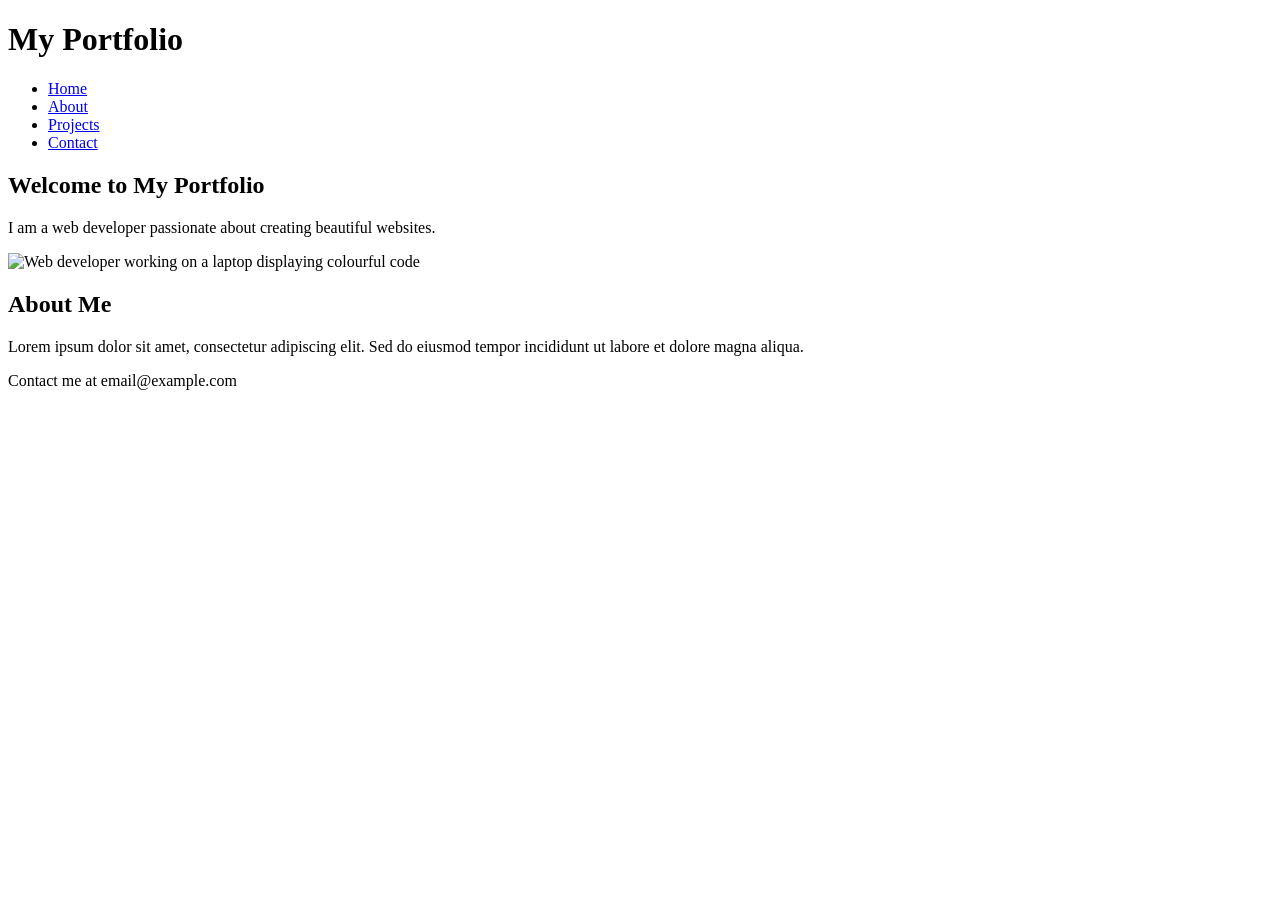
==== index.html @ abb1b782 "Fix semantic HTML structure across all pages Replaced generic divs with header, nav, main, section, " ====
<!DOCTYPE html>
<html lang="en">
<head>
    <meta charset="UTF-8">
    <meta name="viewport" content="width=device-width, initial-scale=1.0">
    <title>Portfolio - Home</title>
    <link rel="stylesheet" href="css/styles.css">
</head>
<body>
    <!-- Site header with logo/title and main navigation -->
    <header>
        <h1>My Portfolio</h1>
        <nav>
            <ul>
                <li><a href="index.html">Home</a></li>
                <li><a href="about.html">About</a></li>
                <li><a href="projects.html">Projects</a></li>
                <li><a href="contact.html">Contact</a></li>
            </ul>
        </nav>
    </header>

    <!-- Main page content -->
    <main>
        <section class="hero">
            <h2>Welcome to My Portfolio</h2>
            <p>I am a web developer passionate about creating beautiful websites.</p>
            <img src="images/hero.jpg" alt="Web developer working on a laptop displaying colourful code">
        </section>

        <section class="intro">
            <h2>About Me</h2>
            <p>Lorem ipsum dolor sit amet, consectetur adipiscing elit. Sed do eiusmod tempor incididunt ut labore et dolore magna aliqua.</p>
        </section>
    </main>

    <!-- Site footer with contact info -->
    <footer>
        <p>Contact me at email@example.com</p>
    </footer>
</body>
</html>
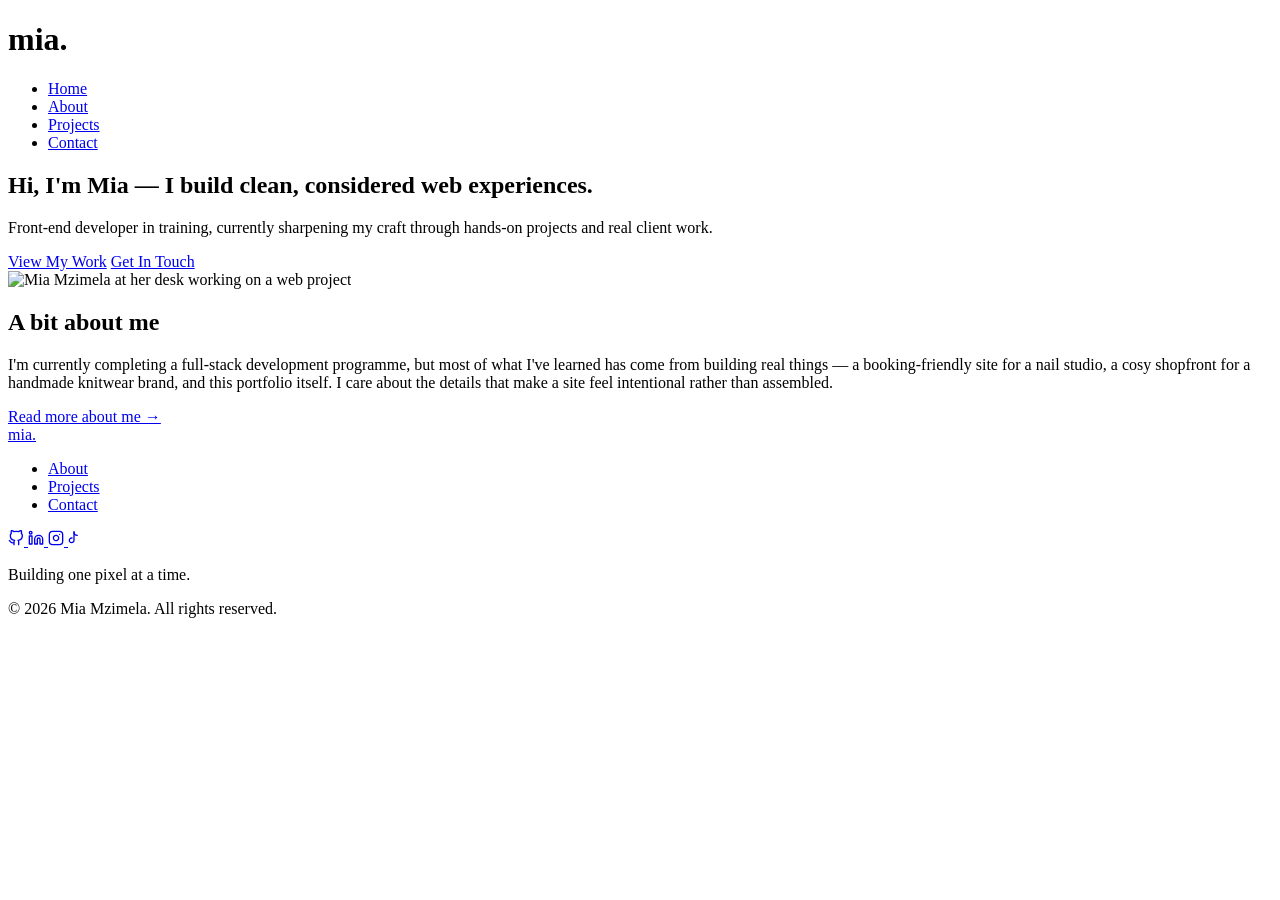
==== commit fa8f6177: "Rewrite home and about page; edited about page layout Wrote bio content. Old layout had the photo st" ====
--- a/index.html
+++ b/index.html
@@ -3,16 +3,19 @@
 <head>
     <meta charset="UTF-8">
     <meta name="viewport" content="width=device-width, initial-scale=1.0">
+    <link rel="preconnect" href="https://fonts.googleapis.com">
+    <link rel="preconnect" href="https://fonts.gstatic.com" crossorigin>
+    <link href="https://fonts.googleapis.com/css2?family=Playfair+Display:ital,wght@0,600;0,700;1,600&family=Work+Sans:wght@300;400;500;600&display=swap" rel="stylesheet">
+    <link rel="stylesheet" href="css/styles.css">
     <title>Portfolio - Home</title>
-    <link rel="stylesheet" href="css/styles.css">
 </head>
 <body>
     <!-- Site header with logo/title and main navigation -->
-    <header>
-        <h1>My Portfolio</h1>
+    <header id="site-header">
+        <h1>mia.</h1>
         <nav>
             <ul>
-                <li><a href="index.html">Home</a></li>
+                <li><a href="index.html" aria-current="page">Home</a></li>
                 <li><a href="about.html">About</a></li>
                 <li><a href="projects.html">Projects</a></li>
                 <li><a href="contact.html">Contact</a></li>
@@ -23,20 +26,48 @@
     <!-- Main page content -->
     <main>
         <section class="hero">
-            <h2>Welcome to My Portfolio</h2>
-            <p>I am a web developer passionate about creating beautiful websites.</p>
-            <img src="images/hero.jpg" alt="Web developer working on a laptop displaying colourful code">
+            <h2>Hi, I'm Mia — I build clean, considered web experiences.</h2>
+            <p>Front-end developer in training, currently sharpening my craft through hands-on projects and real client work.</p>
+            <div class="hero-actions">
+                <a href="projects.html" class="btn btn-primary">View My Work</a>
+                <a href="contact.html" class="btn btn-outline">Get In Touch</a>
+            </div>
+            <img src="images/hero.jpg" alt="Mia Mzimela at her desk working on a web project">
         </section>
 
         <section class="intro">
-            <h2>About Me</h2>
-            <p>Lorem ipsum dolor sit amet, consectetur adipiscing elit. Sed do eiusmod tempor incididunt ut labore et dolore magna aliqua.</p>
+            <h2>A bit about me</h2>
+            <p>I'm currently completing a full-stack development programme, but most of what I've learned has come from building real things — a booking-friendly site for a nail studio, a cosy shopfront for a handmade knitwear brand, and this portfolio itself. I care about the details that make a site feel intentional rather than assembled.</p>
+            <a href="about.html" class="text-link">Read more about me &rarr;</a>
         </section>
     </main>
 
-    <!-- Site footer with contact info -->
-    <footer>
-        <p>Contact me at email@example.com</p>
+    <!-- footer -->
+    <footer id="site-footer">
+        <div class="footer-top">
+            <a href="index.html" class="footer-logo">mia<span class="accent-dot">.</span></a>
+            <ul class="footer-links">
+                <li><a href="about.html">About</a></li>
+                <li><a href="projects.html">Projects</a></li>
+                <li><a href="contact.html">Contact</a></li>
+            </ul>
+            <div class="footer-social">
+                <a href="#" aria-label="GitHub profile">
+                    <svg xmlns="http://www.w3.org/2000/svg" width="16" height="16" viewBox="0 0 24 24" fill="none" stroke="currentColor" stroke-width="2" stroke-linecap="round" stroke-linejoin="round"><path d="M9 19c-5 1.5-5-2.5-7-3m14 6v-3.87a3.37 3.37 0 0 0-.94-2.61c3.14-.35 6.44-1.54 6.44-7A5.44 5.44 0 0 0 20 4.77 5.07 5.07 0 0 0 19.91 1S18.73.65 16 2.48a13.38 13.38 0 0 0-7 0C6.27.65 5.09 1 5.09 1A5.07 5.07 0 0 0 5 4.77a5.44 5.44 0 0 0-1.5 3.78c0 5.42 3.3 6.61 6.44 7A3.37 3.37 0 0 0 9 18.13V22"></path></svg>
+                </a>
+                <a href="#" aria-label="LinkedIn profile">
+                    <svg xmlns="http://www.w3.org/2000/svg" width="16" height="16" viewBox="0 0 24 24" fill="none" stroke="currentColor" stroke-width="2" stroke-linecap="round" stroke-linejoin="round"><path d="M16 8a6 6 0 0 1 6 6v7h-4v-7a2 2 0 0 0-2-2 2 2 0 0 0-2 2v7h-4v-7a6 6 0 0 1 6-6z"></path><rect x="2" y="9" width="4" height="12"></rect><circle cx="4" cy="4" r="2"></circle></svg>
+                </a>
+                <a href="#" aria-label="Instagram profile">
+                    <svg xmlns="http://www.w3.org/2000/svg" width="16" height="16" viewBox="0 0 24 24" fill="none" stroke="currentColor" stroke-width="2" stroke-linecap="round" stroke-linejoin="round"><rect x="2" y="2" width="20" height="20" rx="5" ry="5"></rect><path d="M16 11.37A4 4 0 1 1 12.63 8 4 4 0 0 1 16 11.37z"></path><line x1="17.5" y1="6.5" x2="17.51" y2="6.5"></line></svg>
+                </a>
+                <a href="#" aria-label="TikTok profile">
+                    <svg xmlns="http://www.w3.org/2000/svg" width="16" height="16" viewBox="0 0 24 24" fill="none" stroke="currentColor" stroke-width="2" stroke-linecap="round" stroke-linejoin="round"><path d="M9 3v12.5a3.5 3.5 0 1 1-3-3.46"></path><path d="M9 3a5 5 0 0 0 5 5"></path></svg>
+                </a>
+            </div>
+        </div>
+        <p class="footer-tagline">Building one pixel at a time.</p>
+        <p class="footer-bottom">&copy; 2026 Mia Mzimela. All rights reserved.</p>
     </footer>
 </body>
 </html>
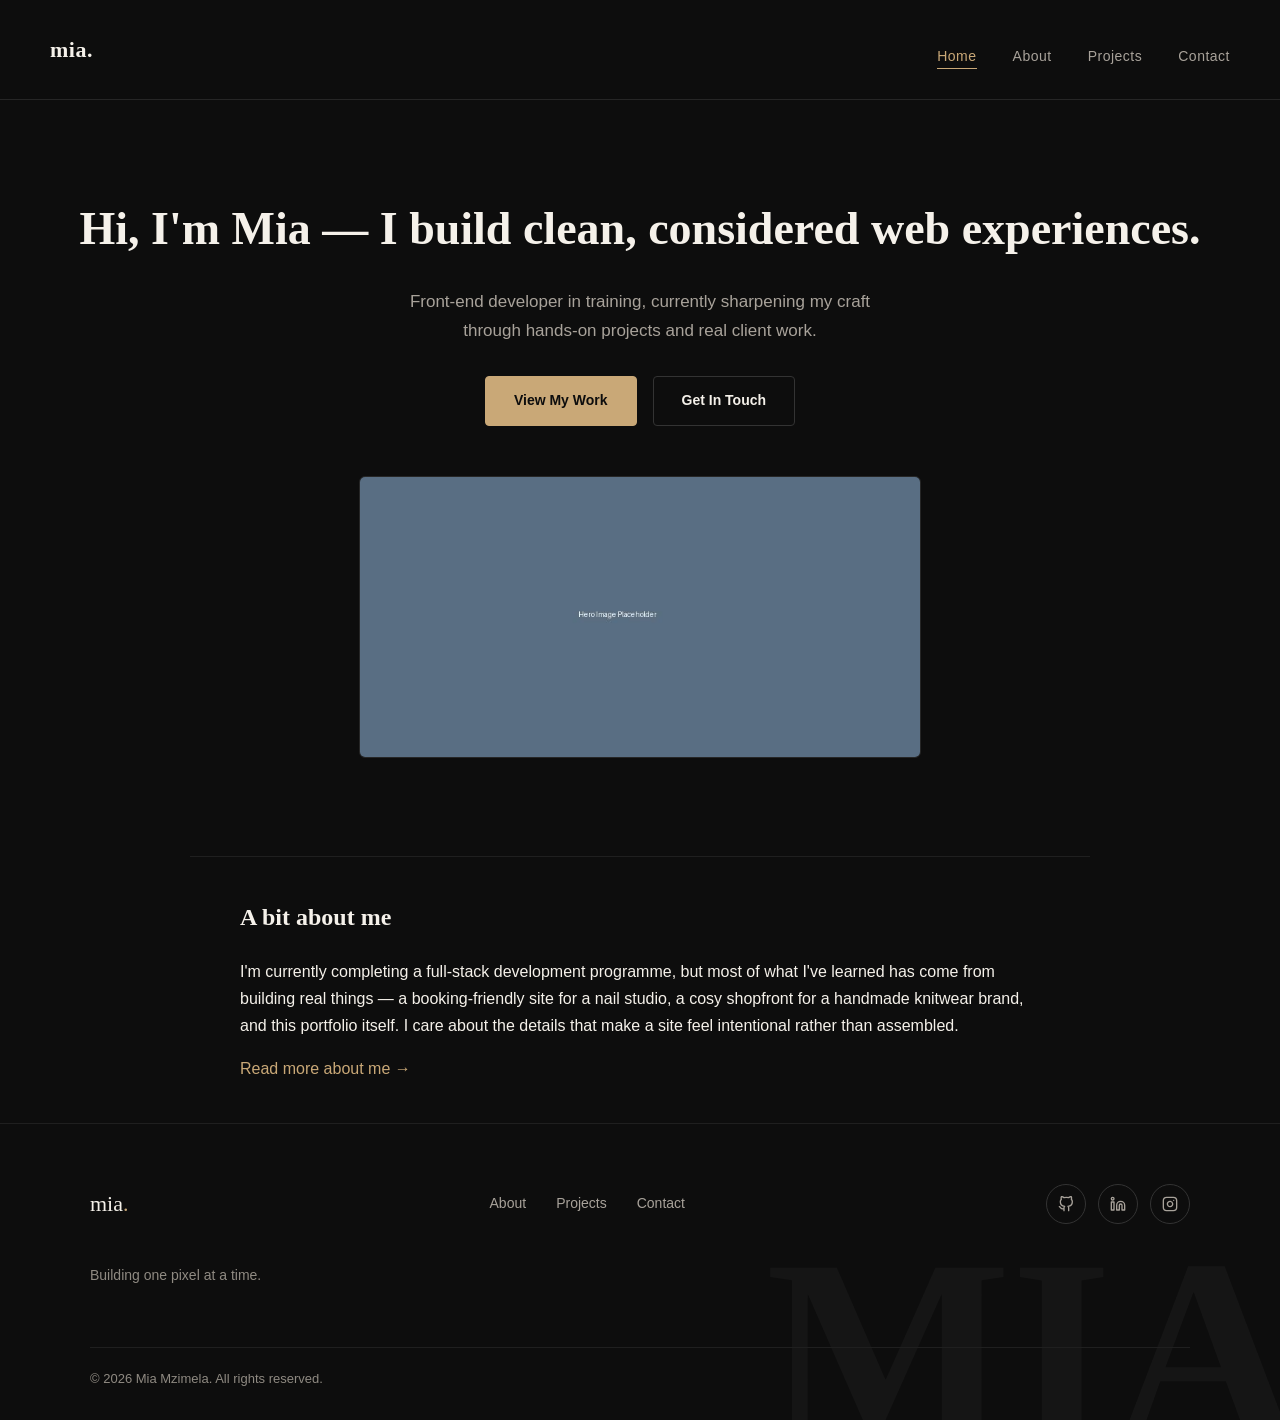
==== commit d25cac0d: "Updates on homepage and about section. Added social media links on the footer. Updated the table on " ====
--- a/index.html
+++ b/index.html
@@ -53,16 +53,13 @@
             </ul>
             <div class="footer-social">
                 <a href="#" aria-label="GitHub profile">
-                    <svg xmlns="http://www.w3.org/2000/svg" width="16" height="16" viewBox="0 0 24 24" fill="none" stroke="currentColor" stroke-width="2" stroke-linecap="round" stroke-linejoin="round"><path d="M9 19c-5 1.5-5-2.5-7-3m14 6v-3.87a3.37 3.37 0 0 0-.94-2.61c3.14-.35 6.44-1.54 6.44-7A5.44 5.44 0 0 0 20 4.77 5.07 5.07 0 0 0 19.91 1S18.73.65 16 2.48a13.38 13.38 0 0 0-7 0C6.27.65 5.09 1 5.09 1A5.07 5.07 0 0 0 5 4.77a5.44 5.44 0 0 0-1.5 3.78c0 5.42 3.3 6.61 6.44 7A3.37 3.37 0 0 0 9 18.13V22"></path></svg>
+                    <svg xmlns="https://github.com/miamzimela" width="16" height="16" viewBox="0 0 24 24" fill="none" stroke="currentColor" stroke-width="2" stroke-linecap="round" stroke-linejoin="round"><path d="M9 19c-5 1.5-5-2.5-7-3m14 6v-3.87a3.37 3.37 0 0 0-.94-2.61c3.14-.35 6.44-1.54 6.44-7A5.44 5.44 0 0 0 20 4.77 5.07 5.07 0 0 0 19.91 1S18.73.65 16 2.48a13.38 13.38 0 0 0-7 0C6.27.65 5.09 1 5.09 1A5.07 5.07 0 0 0 5 4.77a5.44 5.44 0 0 0-1.5 3.78c0 5.42 3.3 6.61 6.44 7A3.37 3.37 0 0 0 9 18.13V22"></path></svg>
                 </a>
                 <a href="#" aria-label="LinkedIn profile">
-                    <svg xmlns="http://www.w3.org/2000/svg" width="16" height="16" viewBox="0 0 24 24" fill="none" stroke="currentColor" stroke-width="2" stroke-linecap="round" stroke-linejoin="round"><path d="M16 8a6 6 0 0 1 6 6v7h-4v-7a2 2 0 0 0-2-2 2 2 0 0 0-2 2v7h-4v-7a6 6 0 0 1 6-6z"></path><rect x="2" y="9" width="4" height="12"></rect><circle cx="4" cy="4" r="2"></circle></svg>
+                    <svg xmlns="http://www.linkedin.com/in/mia-mzimela-8a47a6213" width="16" height="16" viewBox="0 0 24 24" fill="none" stroke="currentColor" stroke-width="2" stroke-linecap="round" stroke-linejoin="round"><path d="M16 8a6 6 0 0 1 6 6v7h-4v-7a2 2 0 0 0-2-2 2 2 0 0 0-2 2v7h-4v-7a6 6 0 0 1 6-6z"></path><rect x="2" y="9" width="4" height="12"></rect><circle cx="4" cy="4" r="2"></circle></svg>
                 </a>
                 <a href="#" aria-label="Instagram profile">
-                    <svg xmlns="http://www.w3.org/2000/svg" width="16" height="16" viewBox="0 0 24 24" fill="none" stroke="currentColor" stroke-width="2" stroke-linecap="round" stroke-linejoin="round"><rect x="2" y="2" width="20" height="20" rx="5" ry="5"></rect><path d="M16 11.37A4 4 0 1 1 12.63 8 4 4 0 0 1 16 11.37z"></path><line x1="17.5" y1="6.5" x2="17.51" y2="6.5"></line></svg>
-                </a>
-                <a href="#" aria-label="TikTok profile">
-                    <svg xmlns="http://www.w3.org/2000/svg" width="16" height="16" viewBox="0 0 24 24" fill="none" stroke="currentColor" stroke-width="2" stroke-linecap="round" stroke-linejoin="round"><path d="M9 3v12.5a3.5 3.5 0 1 1-3-3.46"></path><path d="M9 3a5 5 0 0 0 5 5"></path></svg>
+                    <svg xmlns="https://www.instagram.com/mia_mzimela?stkn=MXh3cGQzcW02a2J4dg%3D%3D&utm_source=qr" width="16" height="16" viewBox="0 0 24 24" fill="none" stroke="currentColor" stroke-width="2" stroke-linecap="round" stroke-linejoin="round"><rect x="2" y="2" width="20" height="20" rx="5" ry="5"></rect><path d="M16 11.37A4 4 0 1 1 12.63 8 4 4 0 0 1 16 11.37z"></path><line x1="17.5" y1="6.5" x2="17.51" y2="6.5"></line></svg>
                 </a>
             </div>
         </div>
--- a/css/styles.css
+++ b/css/styles.css
@@ -0,0 +1,585 @@
+/* styles.css
+   Went with a dark, editorial look for this - near-black background,
+   gold accent colour, serif headings (Playfair Display) paired with
+   Work Sans for body text.
+   Roughly organised top to bottom in the order things appear on the
+   page: header/nav, then each page's main sections, then the footer. */
+
+/* just resetting the defaults browsers add, and setting the base font/colours */
+body {
+    font-family: 'Work Sans', Arial, sans-serif;
+    margin: 0;
+    padding: 0;
+    color: #f5f1ea;
+    background-color: #0d0d0d;
+    line-height: 1.7;
+    font-weight: 300;
+}
+
+h1, h2, h3 {
+    font-family: 'Playfair Display', Georgia, serif;
+    color: #f5f1ea;
+    font-weight: 700;
+    margin-top: 0;
+}
+
+/* header + nav bar */
+
+/* only one header per page so an ID is fine here */
+#site-header {
+    background-color: #0d0d0d;
+    color: #f5f1ea;
+    padding: 30px 50px;
+    border-bottom: 1px solid #262626;
+    display: flex;
+    justify-content: space-between;
+    align-items: center;
+    flex-wrap: wrap;
+}
+
+header h1 {
+    margin: 0;
+    font-size: 22px;
+    letter-spacing: 0.5px;
+}
+
+/* only want this ul styling inside the nav, not any other list on the page */
+nav ul {
+    list-style: none;
+    display: flex;
+    justify-content: center;
+    gap: 36px;
+    margin: 12px 0 0;
+    padding: 0;
+    flex-wrap: wrap;
+}
+
+/* same idea - scoping this to just the nav links */
+nav li a {
+    color: #a8a29a;
+    text-decoration: none;
+    font-weight: 500;
+    font-size: 14px;
+    letter-spacing: 0.5px;
+    padding-bottom: 4px;
+    border-bottom: 1px solid transparent;
+    transition: color 0.2s ease-in-out, border-color 0.2s ease-in-out;
+}
+
+/* nav link hover */
+nav li a:hover {
+    color: #c9a877;
+    border-bottom: 1px solid #c9a877;
+}
+
+/* keyboard users need a visible focus state too, not just mouse hover */
+nav li a:focus {
+    outline: 2px solid #c9a877;
+    outline-offset: 4px;
+}
+
+/* highlights whatever page you're currently on (set via aria-current in the html) */
+nav li a[aria-current="page"] {
+    color: #c9a877;
+    border-bottom: 1px solid #c9a877;
+}
+
+/* homepage hero */
+.hero {
+    padding: 90px 50px;
+    margin: 0;
+    background-color: #0d0d0d;
+    color: #f5f1ea;
+    text-align: center;
+}
+
+.hero h2 {
+    font-size: 46px;
+    color: #f5f1ea;
+    margin-bottom: 20px;
+}
+
+.hero p {
+    font-size: 17px;
+    color: #a8a29a;
+    max-width: 520px;
+    margin: 0 auto 30px;
+}
+
+.hero img {
+    width: 100%;
+    max-width: 560px;
+    margin-top: 10px;
+    border: 1px solid #262626;
+    border-radius: 6px;
+}
+
+/* the two buttons under the hero text */
+.hero-actions {
+    display: flex;
+    justify-content: center;
+    gap: 16px;
+    margin-bottom: 40px;
+    flex-wrap: wrap;
+}
+
+.btn {
+    display: inline-block;
+    padding: 12px 28px;
+    border-radius: 4px;
+    font-size: 14px;
+    font-weight: 600;
+    text-decoration: none;
+    transition: all 0.2s ease-in-out;
+}
+
+.btn-primary {
+    background-color: #c9a877;
+    color: #0d0d0d;
+    border: 1px solid #c9a877;
+}
+
+.btn-primary:hover {
+    background-color: #dbbb8e;
+}
+
+.btn-outline {
+    background-color: transparent;
+    color: #f5f1ea;
+    border: 1px solid #333;
+}
+
+.btn-outline:hover {
+    border-color: #c9a877;
+    color: #c9a877;
+}
+
+/* the 'read more about me' link on the homepage */
+.text-link {
+    color: #c9a877;
+    text-decoration: none;
+    font-weight: 500;
+    border-bottom: 1px solid transparent;
+}
+
+.text-link:hover {
+    border-bottom: 1px solid #c9a877;
+}
+
+/* generic section padding, reused in a few places */
+.intro,
+.skills {
+    padding: 40px 50px;
+    margin: 0 auto;
+    max-width: 800px;
+    background-color: #0d0d0d;
+    border-top: 1px solid #1f1f1f;
+}
+
+/* about page - photo next to bio text */
+.about-hero {
+    display: flex;
+    gap: 60px;
+    padding: 60px 50px;
+    max-width: 1000px;
+    margin: 0 auto;
+    align-items: center;
+    flex-wrap: wrap;
+}
+
+.about-photo {
+    margin: 0;
+    flex: 0 0 260px;
+}
+
+.about-photo img {
+    display: block;
+    width: 260px;
+    height: 260px;
+    object-fit: cover;
+    border: 1px solid #c9a877;
+    border-radius: 50%;
+    padding: 6px;
+}
+
+.about-text {
+    flex: 1 1 400px;
+}
+
+.about-text h2 {
+    font-size: 36px;
+    margin-bottom: 20px;
+}
+
+.about-text em {
+    color: #c9a877;
+    font-style: italic;
+}
+
+.about-text p {
+    color: #a8a29a;
+    margin-bottom: 16px;
+}
+
+/* skills table on the about page */
+table {
+    width: 100%;
+    border-collapse: collapse;
+    margin-top: 20px;
+    background-color: #161616;
+    border-radius: 8px;
+    overflow: hidden;
+}
+
+th, td {
+    border: 1px solid #262626;
+    padding: 14px 18px;
+    text-align: left;
+}
+
+thead {
+    background-color: #1f1f1f;
+    color: #c9a877;
+}
+
+thead th {
+    font-weight: 600;
+    letter-spacing: 0.5px;
+    text-transform: uppercase;
+    font-size: 13px;
+}
+
+/* zebra stripes so the rows are easier to read */
+tbody tr:nth-child(even) {
+    background-color: #131313;
+}
+
+tbody tr:hover {
+    background-color: #1c1c1c;
+}
+
+/* project cards - going for a little browser-window look */
+.project {
+    max-width: 800px;
+    background-color: #161616;
+    border: 1px solid #262626;
+    border-radius: 10px;
+    padding: 0 0 30px;
+    margin: 30px auto;
+    overflow: hidden;
+}
+
+/* the red/yellow/green dots, like a mac browser window */
+.project h2 {
+    font-family: 'Work Sans', Arial, sans-serif;
+    font-size: 15px;
+    font-weight: 500;
+    color: #a8a29a;
+    background-color: #1f1f1f;
+    padding: 14px 20px;
+    margin: 0;
+    border-bottom: 1px solid #262626;
+    position: relative;
+    padding-left: 85px;
+}
+
+.project h2::before {
+    content: "";
+    position: absolute;
+    left: 20px;
+    top: 50%;
+    transform: translateY(-50%);
+    width: 11px;
+    height: 11px;
+    border-radius: 50%;
+    background-color: #e0605a;
+    box-shadow: 18px 0 0 #e0b04a, 36px 0 0 #5cb670;
+}
+
+.project img {
+    width: 100%;
+    display: block;
+    margin: 0;
+    border: none;
+    border-radius: 0;
+}
+
+.project p {
+    padding: 0 30px;
+    margin-top: 20px;
+    color: #a8a29a;
+}
+
+/* contact page layout */
+.contact-layout {
+    display: flex;
+    gap: 70px;
+    max-width: 1100px;
+    margin: 0 auto;
+    padding: 70px 50px;
+    flex-wrap: wrap;
+}
+
+.contact-intro {
+    flex: 1 1 320px;
+}
+
+/* small label above the big heading */
+.eyebrow {
+    color: #c9a877;
+    font-size: 13px;
+    font-weight: 600;
+    letter-spacing: 1.5px;
+    text-transform: uppercase;
+    margin: 0 0 12px;
+}
+
+.contact-intro h2 {
+    font-size: 44px;
+    margin-bottom: 24px;
+}
+
+.accent-dot {
+    color: #c9a877;
+}
+
+.contact-intro > p {
+    color: #a8a29a;
+    max-width: 380px;
+    margin-bottom: 30px;
+}
+
+.contact-email-label {
+    font-size: 12px;
+    letter-spacing: 1px;
+    text-transform: uppercase;
+    color: #6f6a62;
+    margin-bottom: 6px;
+}
+
+.contact-email a {
+    color: #f5f1ea;
+    font-size: 18px;
+    font-weight: 600;
+    text-decoration: none;
+}
+
+.contact-email a:hover {
+    color: #c9a877;
+}
+
+/* the actual form fields */
+.contact-form {
+    flex: 1 1 400px;
+    background-color: #0d0d0d;
+}
+
+.form-group {
+    margin-bottom: 22px;
+}
+
+.form-group label,
+fieldset legend {
+    display: block;
+    font-weight: 500;
+    font-size: 12px;
+    letter-spacing: 1px;
+    text-transform: uppercase;
+    color: #a8a29a;
+    margin-bottom: 8px;
+}
+
+/* rounded input boxes - wanted these to feel more like a real product form, not a boring html form */
+input[type="text"],
+input[type="email"],
+textarea,
+select {
+    width: 100%;
+    padding: 14px 16px;
+    border: 1px solid #262626;
+    border-radius: 10px;
+    font-family: 'Work Sans', Arial, sans-serif;
+    font-size: 15px;
+    box-sizing: border-box;
+    background-color: #171717;
+    color: #f5f1ea;
+}
+
+input::placeholder,
+textarea::placeholder {
+    color: #6f6a62;
+}
+
+textarea {
+    min-height: 130px;
+    resize: vertical;
+}
+
+/* gold border when you click into a field */
+input:focus,
+textarea:focus,
+select:focus {
+    outline: none;
+    border-color: #c9a877;
+}
+
+fieldset {
+    border: 1px solid #262626;
+    border-radius: 10px;
+    padding: 16px 18px;
+    margin-bottom: 22px;
+    background-color: #171717;
+}
+
+fieldset input[type="radio"] {
+    margin-right: 8px;
+    accent-color: #c9a877;
+}
+
+.radio-option label {
+    display: inline;
+    font-weight: 400;
+    text-transform: none;
+    letter-spacing: 0;
+    font-size: 15px;
+    color: #f5f1ea;
+    margin: 0;
+}
+
+.radio-option {
+    display: flex;
+    align-items: center;
+    margin-bottom: 10px;
+}
+
+.contact-form p.form-group {
+    margin-top: 0;
+}
+
+button[type="submit"] {
+    background-color: #c9a877;
+    color: #0d0d0d;
+    border: none;
+    padding: 16px 30px;
+    font-size: 15px;
+    font-weight: 600;
+    border-radius: 999px;
+    cursor: pointer;
+    transition: background-color 0.2s ease-in-out;
+    width: 100%;
+    display: flex;
+    align-items: center;
+    justify-content: center;
+    gap: 10px;
+}
+
+/* button hover */
+button[type="submit"]:hover {
+    background-color: #dbbb8e;
+}
+
+/* footer */
+
+/* again, only one footer per page so ID is fine */
+#site-footer {
+    background-color: #0d0d0d;
+    color: #a8a29a;
+    padding: 60px 50px 30px;
+    border-top: 1px solid #1f1f1f;
+    font-size: 14px;
+    position: relative;
+    overflow: hidden;
+}
+
+/* giant faint "MIA" text sitting behind everything - pure CSS, no extra element needed */
+#site-footer::after {
+    content: "MIA";
+    position: absolute;
+    right: -20px;
+    bottom: -60px;
+    font-family: 'Playfair Display', Georgia, serif;
+    font-size: 260px;
+    font-weight: 700;
+    color: rgb(245 241 234 / 3%);
+    line-height: 1;
+    pointer-events: none;
+    z-index: 0;
+}
+
+.footer-top {
+    display: flex;
+    justify-content: space-between;
+    align-items: center;
+    flex-wrap: wrap;
+    gap: 24px;
+    max-width: 1100px;
+    margin: 0 auto;
+    position: relative;
+    z-index: 1;
+}
+
+.footer-logo {
+    font-family: 'Playfair Display', Georgia, serif;
+    font-size: 22px;
+    color: #f5f1ea;
+    text-decoration: none;
+}
+
+.footer-links {
+    list-style: none;
+    margin: 0;
+    padding: 0;
+    display: flex;
+    gap: 30px;
+}
+
+.footer-links a {
+    color: #a8a29a;
+    text-decoration: none;
+}
+
+.footer-links a:hover {
+    color: #c9a877;
+}
+
+/* row of little circular icon buttons for social links */
+.footer-social {
+    display: flex;
+    gap: 12px;
+}
+
+.footer-social a {
+    display: flex;
+    align-items: center;
+    justify-content: center;
+    width: 38px;
+    height: 38px;
+    border: 1px solid #333;
+    border-radius: 50%;
+    color: #a8a29a;
+    transition: all 0.2s ease-in-out;
+}
+
+.footer-social a:hover {
+    border-color: #c9a877;
+    color: #c9a877;
+}
+
+.footer-tagline {
+    max-width: 1100px;
+    margin: 40px auto 0;
+    color: #8f8a82;
+    position: relative;
+    z-index: 1;
+}
+
+.footer-bottom {
+    max-width: 1100px;
+    margin: 60px auto 0;
+    padding-top: 20px;
+    border-top: 1px solid #1f1f1f;
+    font-size: 13px;
+    color: #8f8a82;
+    position: relative;
+    z-index: 1;
+}
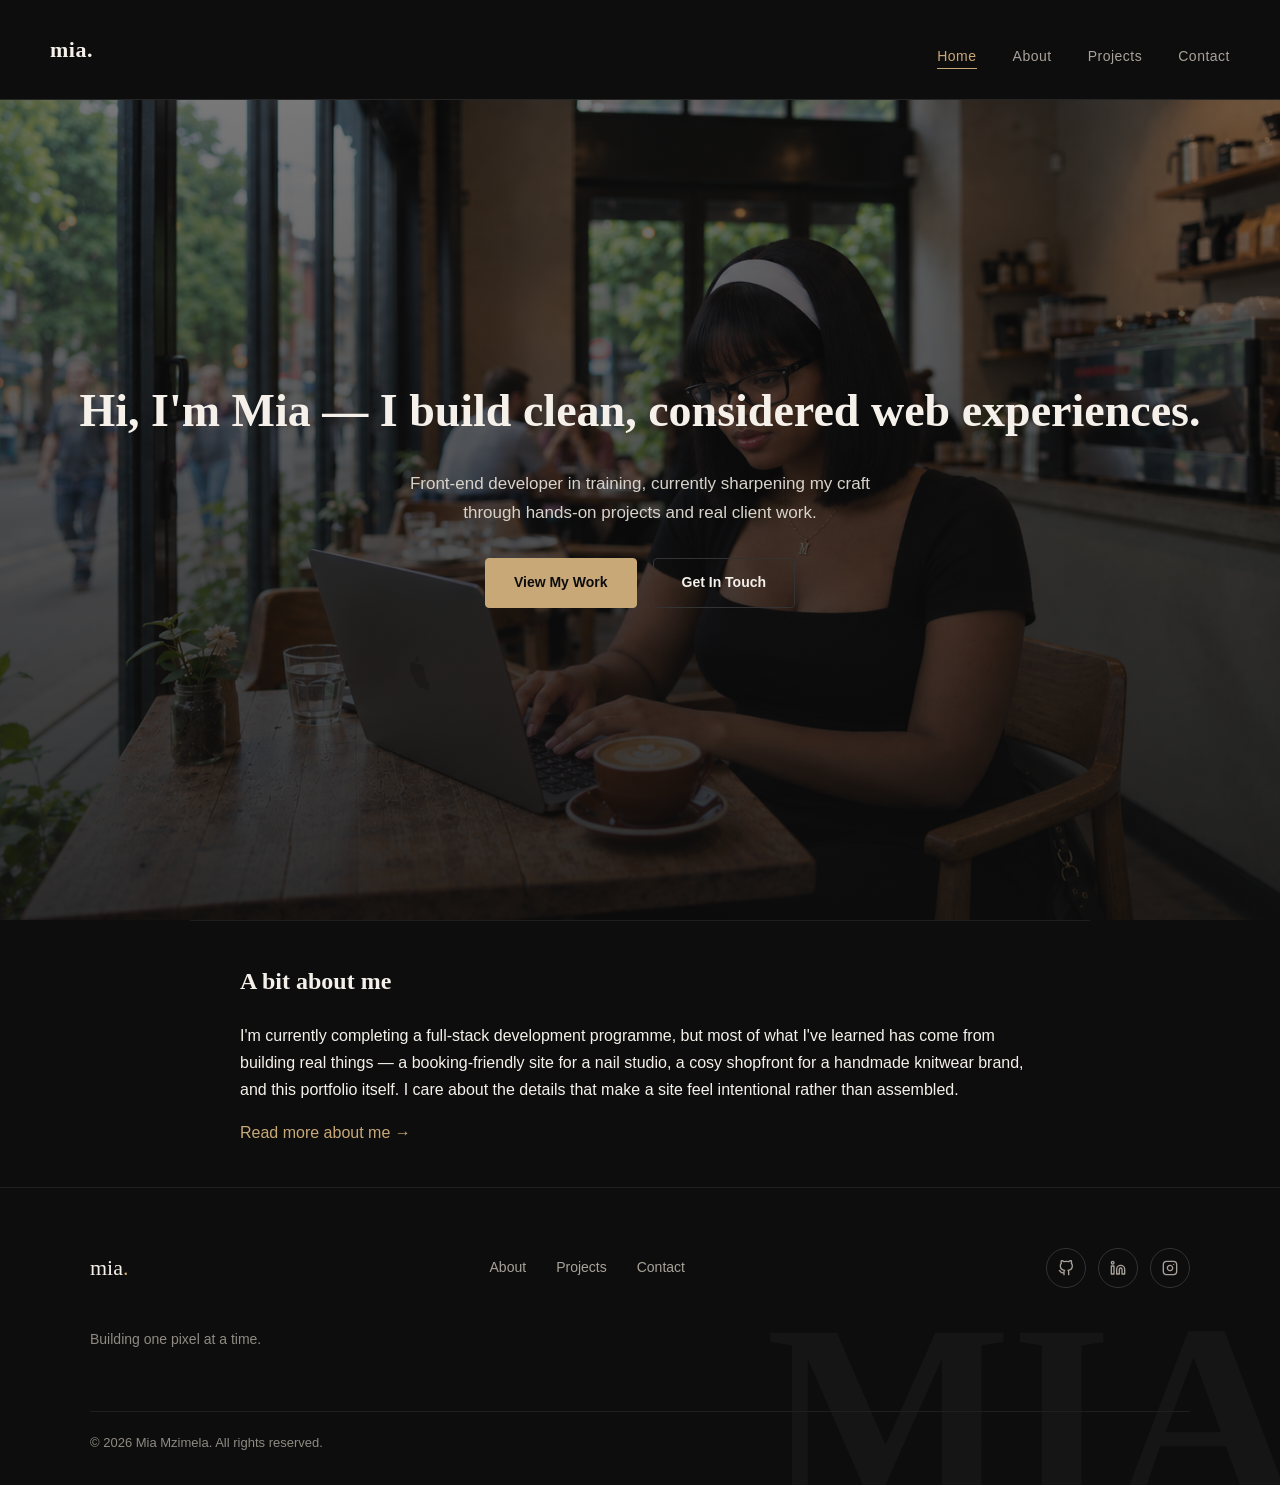
==== commit e3ca2877: "Updated image type" ====
--- a/index.html
+++ b/index.html
@@ -32,7 +32,7 @@
                 <a href="projects.html" class="btn btn-primary">View My Work</a>
                 <a href="contact.html" class="btn btn-outline">Get In Touch</a>
             </div>
-            <img src="images/hero.jpg" alt="Mia Mzimela at her desk working on a web project">
+            <img src="images/hero.PNG" alt="Mia Mzimela at her desk working on a web project">
         </section>
 
         <section class="intro">
--- a/css/styles.css
+++ b/css/styles.css
@@ -84,13 +84,51 @@
     border-bottom: 1px solid #c9a877;
 }
 
-/* homepage hero */
+/* homepage hero - the img tag fills the whole section like a background would, */
+
+/* but it stays a real img so it keeps its alt text and still counts toward */
+
+/* the 5+ images requirement (a CSS background-image wouldn't) */
 .hero {
+    position: relative;
+    overflow: hidden;
+    min-height: 640px;
+    display: flex;
+    flex-direction: column;
+    align-items: center;
+    justify-content: center;
     padding: 90px 50px;
     margin: 0;
-    background-color: #0d0d0d;
     color: #f5f1ea;
     text-align: center;
+}
+
+.hero img {
+    position: absolute;
+    inset: 0;
+    width: 100%;
+    height: 100%;
+    object-fit: cover;
+    z-index: 0;
+    margin: 0;
+    border: none;
+    border-radius: 0;
+}
+
+/* dark scrim over the photo so the text stays readable no matter what photo goes here */
+.hero::before {
+    content: "";
+    position: absolute;
+    inset: 0;
+    background: linear-gradient(180deg, rgb(13 13 13 / 55%), rgb(13 13 13 / 85%));
+    z-index: 1;
+}
+
+.hero h2,
+.hero p,
+.hero-actions {
+    position: relative;
+    z-index: 2;
 }
 
 .hero h2 {
@@ -101,17 +139,9 @@
 
 .hero p {
     font-size: 17px;
-    color: #a8a29a;
+    color: #d8d3ca;
     max-width: 520px;
     margin: 0 auto 30px;
-}
-
-.hero img {
-    width: 100%;
-    max-width: 560px;
-    margin-top: 10px;
-    border: 1px solid #262626;
-    border-radius: 6px;
 }
 
 /* the two buttons under the hero text */
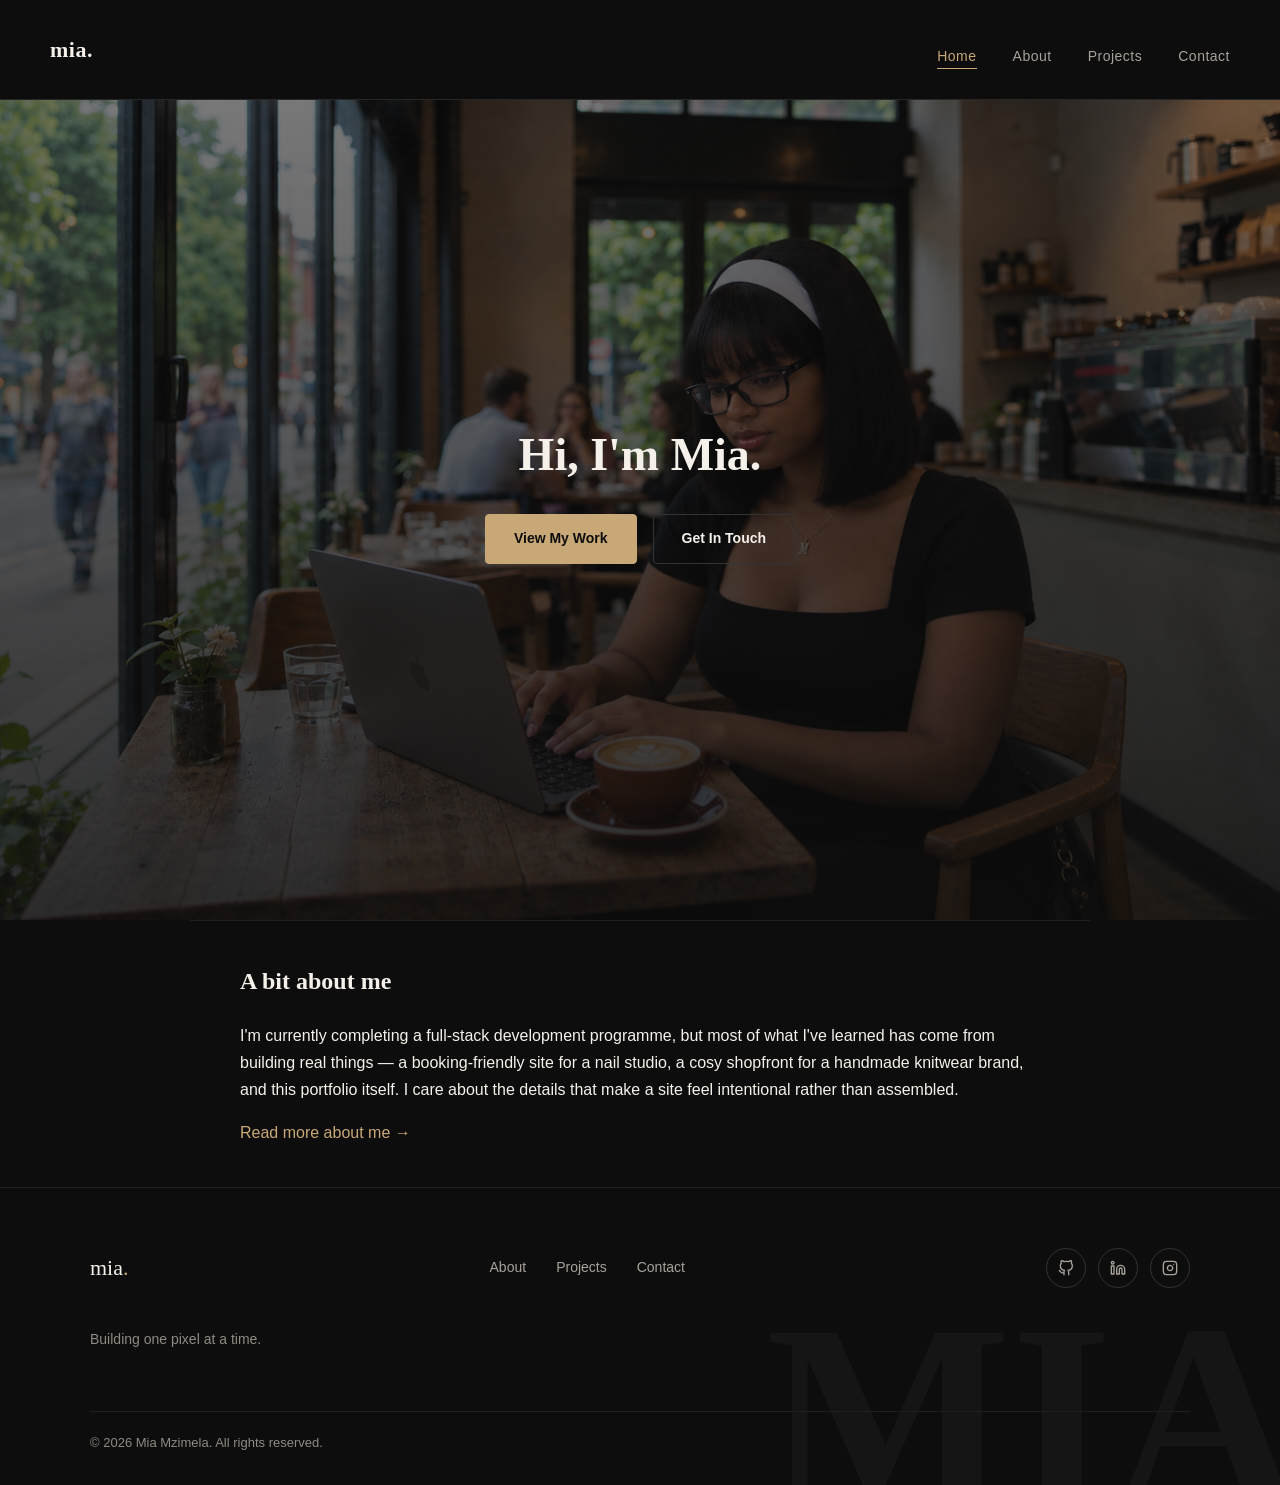
==== commit e3a7efd7: "Update landing page." ====
--- a/index.html
+++ b/index.html
@@ -26,8 +26,7 @@
     <!-- Main page content -->
     <main>
         <section class="hero">
-            <h2>Hi, I'm Mia — I build clean, considered web experiences.</h2>
-            <p>Front-end developer in training, currently sharpening my craft through hands-on projects and real client work.</p>
+            <h2>Hi, I'm Mia.</h2>
             <div class="hero-actions">
                 <a href="projects.html" class="btn btn-primary">View My Work</a>
                 <a href="contact.html" class="btn btn-outline">Get In Touch</a>
